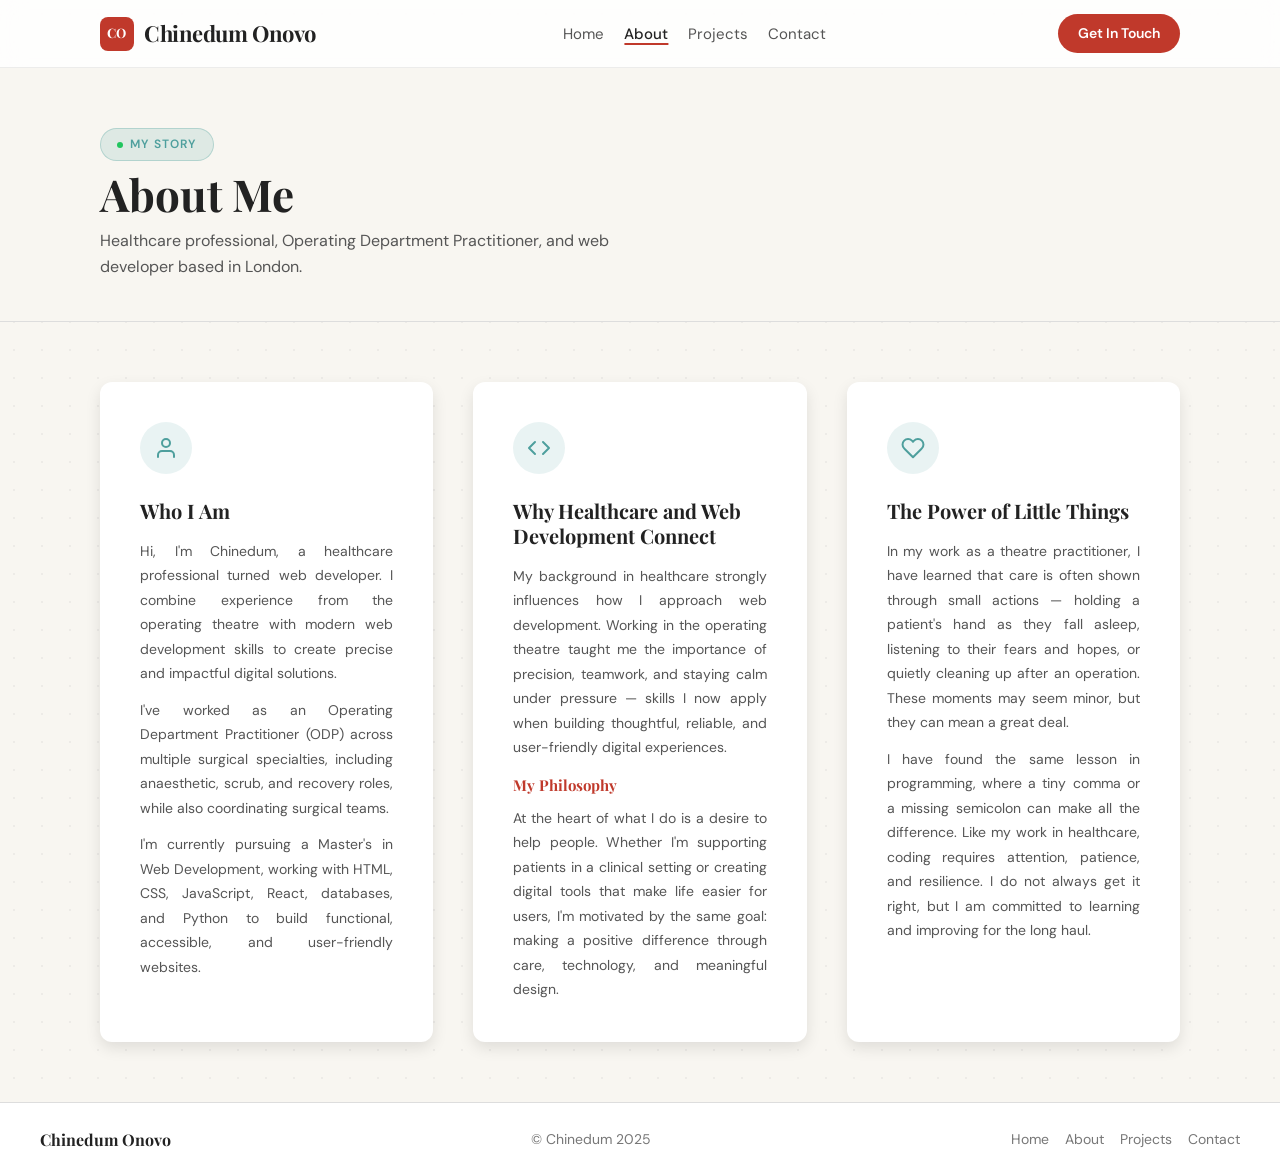
==== about.html @ c70c6a09 "Rebuild portfolio — updated layout, skills tags, medical decorations, photo fix, university name cor" ====
<!DOCTYPE html>
<html lang="en-GB">
<head>
  <meta charset="UTF-8">
  <meta name="viewport" content="width=device-width, initial-scale=1.0">
  <link rel="preconnect" href="https://fonts.googleapis.com">
  <link rel="preconnect" href="https://fonts.gstatic.com" crossorigin>
  <link rel="stylesheet" href="https://fonts.googleapis.com/css2?family=Playfair+Display:wght@400;600;700&family=DM+Sans:ital,opsz,wght@0,9..40,400;0,9..40,500;0,9..40,700;1,9..40,400&display=swap">
  <title>About Chinedum Onovo | ODP &amp; Web Developer, London</title>
  <meta name="description" content="About Chinedum Onovo — an Operating Department Practitioner turned web developer, combining surgical-theatre precision with modern web development skills.">
  <meta name="robots" content="index, follow">
  <meta name="author" content="Chinedum Onovo">
  <link rel="canonical" href="https://yoursite.com/about.html">
  <meta property="og:type" content="website">
  <meta property="og:url" content="https://yoursite.com/about.html">
  <meta property="og:site_name" content="Chinedum Onovo">
  <meta property="og:locale" content="en_GB">
  <meta property="og:title" content="About Chinedum Onovo | ODP & Web Developer, London">
  <meta property="og:description" content="About Chinedum Onovo — an Operating Department Practitioner turned web developer, combining surgical-theatre precision with modern web development skills.">
  <meta property="og:image" content="https://yoursite.com/og-image.jpg">
  <meta name="twitter:card" content="summary_large_image">
  <meta name="twitter:title" content="About Chinedum Onovo | ODP & Web Developer, London">
  <meta name="twitter:description" content="About Chinedum Onovo — an Operating Department Practitioner turned web developer, combining surgical-theatre precision with modern web development skills.">
  <link rel="stylesheet" href="style.css">
</head>
<body>

<header>
  <div class="navbar">
    <div class="nav-brand">
      <div class="logo-badge" aria-hidden="true">CO</div>
      <span class="brand">Chinedum Onovo</span>
    </div>
    <nav class="nav-links" aria-label="Main navigation">
      <a href="index.html">Home</a>
      <a href="about.html" class="active">About</a>
      <a href="projects.html">Projects</a>
      <a href="contacts.html">Contact</a>
    </nav>
    <a href="contacts.html" class="nav-cta-btn">Get In Touch</a>
  </div>
</header>

<main>

  <!-- ─── PAGE HEADER ──────────────────────────────────────────── -->
  <section class="inner-page-header">
    <div class="inner-page-header-inner">
      <span class="hero-eyebrow">My Story</span>
      <h1 class="page-title">About Me</h1>
      <p class="page-subtitle">Healthcare professional, Operating Department Practitioner, and web developer based in London.</p>
    </div>
  </section>

  <!-- ─── CARDS ────────────────────────────────────────────────── -->
  <section class="about-section" aria-label="About sections">
    <div class="about-cards-grid">

      <!-- Card 1: Who I Am -->
      <div class="about-card">
        <div class="home-card-icon" aria-hidden="true">
          <svg width="24" height="24" viewBox="0 0 24 24" fill="none" stroke="currentColor" stroke-width="2" stroke-linecap="round" stroke-linejoin="round">
            <path d="M20 21v-2a4 4 0 0 0-4-4H8a4 4 0 0 0-4 4v2"/>
            <circle cx="12" cy="7" r="4"/>
          </svg>
        </div>
        <h2 class="about-card-heading">Who I Am</h2>
        <div class="about-card-body">
          <p>Hi, I'm Chinedum, a healthcare professional turned web developer. I combine experience from the operating theatre with modern web development skills to create precise and impactful digital solutions.</p>
          <p>I've worked as an Operating Department Practitioner (ODP) across multiple surgical specialties, including anaesthetic, scrub, and recovery roles, while also coordinating surgical teams.</p>
          <p>I'm currently pursuing a Master's in Web Development, working with HTML, CSS, JavaScript, React, databases, and Python to build functional, accessible, and user-friendly websites.</p>
        </div>
      </div>

      <!-- Card 2: Healthcare & Web Dev -->
      <div class="about-card">
        <div class="home-card-icon" aria-hidden="true">
          <svg width="24" height="24" viewBox="0 0 24 24" fill="none" stroke="currentColor" stroke-width="2" stroke-linecap="round" stroke-linejoin="round">
            <polyline points="16 18 22 12 16 6"/>
            <polyline points="8 6 2 12 8 18"/>
          </svg>
        </div>
        <h2 class="about-card-heading">Why Healthcare and Web Development Connect</h2>
        <div class="about-card-body">
          <p>My background in healthcare strongly influences how I approach web development. Working in the operating theatre taught me the importance of precision, teamwork, and staying calm under pressure — skills I now apply when building thoughtful, reliable, and user-friendly digital experiences.</p>
          <h3>My Philosophy</h3>
          <p>At the heart of what I do is a desire to help people. Whether I'm supporting patients in a clinical setting or creating digital tools that make life easier for users, I'm motivated by the same goal: making a positive difference through care, technology, and meaningful design.</p>
        </div>
      </div>

      <!-- Card 3: Power of Little Things -->
      <div class="about-card">
        <div class="home-card-icon" aria-hidden="true">
          <svg width="24" height="24" viewBox="0 0 24 24" fill="none" stroke="currentColor" stroke-width="2" stroke-linecap="round" stroke-linejoin="round">
            <path d="M20.84 4.61a5.5 5.5 0 0 0-7.78 0L12 5.67l-1.06-1.06a5.5 5.5 0 0 0-7.78 7.78l1.06 1.06L12 21.23l7.78-7.78 1.06-1.06a5.5 5.5 0 0 0 0-7.78z"/>
          </svg>
        </div>
        <h2 class="about-card-heading">The Power of Little Things</h2>
        <div class="about-card-body">
          <p>In my work as a theatre practitioner, I have learned that care is often shown through small actions — holding a patient's hand as they fall asleep, listening to their fears and hopes, or quietly cleaning up after an operation. These moments may seem minor, but they can mean a great deal.</p>
          <p>I have found the same lesson in programming, where a tiny comma or a missing semicolon can make all the difference. Like my work in healthcare, coding requires attention, patience, and resilience. I do not always get it right, but I am committed to learning and improving for the long haul.</p>
        </div>
      </div>

    </div>
  </section>

</main>

<footer>
  <span class="footer-brand">Chinedum Onovo</span>
  <span class="footer-copy">© Chinedum 2025</span>
  <nav class="footer-nav" aria-label="Footer navigation">
    <a href="index.html">Home</a>
    <a href="about.html">About</a>
    <a href="projects.html">Projects</a>
    <a href="contacts.html">Contact</a>
  </nav>
</footer>

</body>
</html>
---- style.css ----
/* ============================================================
   GOOGLE FONTS — loaded via <link> tags in HTML, not @import,
   so the browser can fetch fonts in parallel with this stylesheet
   ============================================================ */

/* ============================================================
   CUSTOM PROPERTIES
   ============================================================ */
:root {
    /* Colours */
    --color-coral:      #c0392b;
    --color-teal:       #4E9F9D;
    --color-teal-dark:  #1a4a47;
    --color-navy:       #1a1a2e;
    --color-gold:       #E9C46A;
    --color-bg:         #f8f6f1;
    --color-surface:  #ffffff;
    --color-text:     #222222;
    --color-text-sub: #555555;
    --color-muted:    #777777;
    --color-border:   #dddddd;

    /* Typography */
    --font-heading: 'Playfair Display', Georgia, serif;
    --font-body:    'DM Sans', Arial, sans-serif;

    /* Spacing scale */
    --space-xs:  8px;
    --space-sm:  16px;
    --space-md:  24px;
    --space-lg:  40px;
    --space-xl:  60px;
    --space-2xl: 120px;

    /* Border radius */
    --radius-sm:     8px;
    --radius-md:     12px;
    --radius-pill:   50px;
    --radius-circle: 50%;

    /* Shadows */
    --shadow-card:  0 6px 15px rgba(0, 0, 0, 0.10);
    --shadow-hover: 0 10px 25px rgba(0, 0, 0, 0.15);

    /* Header */
    --header-height: 68px;
}

/* ============================================================
   ANIMATION
   ============================================================ */
@keyframes fadeUp {
    from {
        opacity: 0;
        transform: translateY(28px);
    }
    to {
        opacity: 1;
        transform: translateY(0);
    }
}

@keyframes pulse {
    0%, 100% { opacity: 1; }
    50%       { opacity: 0.35; }
}

/* ============================================================
   RESET & BASE
   ============================================================ */
* {
    margin: 0;
    padding: 0;
    box-sizing: border-box;
}

html {
    overflow-x: hidden;
}

img {
    max-width: 100%;
    height: auto;
}

body {
    font-family: var(--font-body);
    background-color: var(--color-bg);
    background-image: radial-gradient(circle, rgba(0, 0, 0, 0.045) 1px, transparent 1px);
    background-size: 28px 28px;
    color: var(--color-text);
    min-height: 100vh;
    display: flex;
    flex-direction: column;
    line-height: 1.6;
}

h1, h2, h3, h4, h5, h6 {
    font-family: var(--font-heading);
    line-height: 1.2;
}

/* ============================================================
   STICKY HEADER / NAV
   ============================================================ */
header {
    position: sticky;
    top: 0;
    z-index: 100;
    height: var(--header-height);
    background: rgba(255, 255, 255, 0.82);
    backdrop-filter: blur(12px);
    -webkit-backdrop-filter: blur(12px);
    border-bottom: 1px solid rgba(221, 221, 221, 0.55);
    padding: 0 var(--space-lg);
}

.navbar {
    max-width: 1200px;
    margin: 0 auto;
    padding: 0 var(--space-xl);
    height: 100%;
    display: flex;
    justify-content: space-between;
    align-items: center;
}

.brand {
    font-family: var(--font-heading);
    font-size: 22px;
    font-weight: 700;
    letter-spacing: -0.02em;
    color: var(--color-text);
    text-decoration: none;
}

.nav-links a {
    margin-left: var(--space-sm);
    text-decoration: none;
    color: var(--color-text-sub);
    font-size: 15px;
    transition: color 0.2s ease;
}

.nav-links a:hover {
    color: var(--color-coral);
}

.nav-links a.active {
    color: var(--color-text);
    font-weight: 500;
    text-decoration: underline;
    text-decoration-color: var(--color-coral);
    text-underline-offset: 4px;
    text-decoration-thickness: 2px;
}

/* ============================================================
   GLOBAL LAYOUT
   ============================================================ */
.page-content {
    padding: var(--space-xl);
    max-width: 1400px;
    margin: 0 auto;
    flex: 1;
    width: 100%;
}

/* ============================================================
   HOME PAGE — HERO
   ============================================================ */
.hero {
    background: #f8f6f1;
    padding: var(--space-xl) 0;
}

.hero-inner {
    max-width: 1200px;
    margin: 0 auto;
    padding: 0 var(--space-xl);
    display: grid;
    grid-template-columns: 1fr 500px;
    align-items: center;
    gap: var(--space-xl);
}

/* LEFT: TEXT COLUMN */
.hero-text {
    display: flex;
    flex-direction: column;
    gap: var(--space-sm);
    justify-content: center;
    animation: fadeUp 0.65s ease both;
}

.hero-text::after {
    display: none;
}

.hero-eyebrow {
    display: inline-flex;
    align-items: center;
    align-self: flex-start;
    gap: 7px;
    font-size: 12px;
    font-weight: 600;
    letter-spacing: 0.1em;
    text-transform: uppercase;
    color: var(--color-teal);
    background: rgba(78, 159, 157, 0.15);
    border: 1px solid rgba(78, 159, 157, 0.3);
    padding: 6px 16px;
    border-radius: var(--radius-pill);
}

.hero-eyebrow::before {
    content: '';
    width: 6px;
    height: 6px;
    background: #22c55e;
    border-radius: var(--radius-circle);
    flex-shrink: 0;
    animation: pulse 2s ease-in-out infinite;
}

.hero-name {
    font-size: clamp(32px, calc(4vw + 1rem), 56px);
    line-height: 1.05;
    color: var(--color-text);
}

.hero-name-accent {
    font-style: italic;
    color: var(--color-coral);
}

.hero-subtitle {
    font-family: var(--font-body);
    font-size: 18px;
    font-weight: 500;
    color: var(--color-teal-dark);
}

.hero-bio {
    font-size: 16px;
    line-height: 1.75;
    color: var(--color-text-sub);
    max-width: 500px;
}

.hero-cta {
    display: flex;
    gap: var(--space-sm);
    flex-wrap: wrap;
}

.btn {
    display: inline-flex;
    align-items: center;
    gap: 8px;
    padding: 14px 32px;
    border-radius: var(--radius-pill);
    font-family: var(--font-body);
    font-size: 15px;
    font-weight: 700;
    text-decoration: none;
    transition: opacity 0.2s ease, transform 0.2s ease;
}

.btn:hover {
    opacity: 0.88;
    transform: translateY(-2px);
}

.btn-primary {
    background: var(--color-coral);
    color: var(--color-surface);
}

.btn-outline {
    background: transparent;
    color: var(--color-text);
    border: 2px solid var(--color-border);
}

.btn-outline:hover {
    background: var(--color-text);
    color: var(--color-surface);
    border-color: var(--color-text);
    opacity: 1;
}

.btn-secondary {
    background: transparent;
    color: var(--color-text);
    border: 2px solid var(--color-border);
}

.btn-secondary:hover {
    background: var(--color-text);
    color: var(--color-surface);
    border-color: var(--color-text);
    opacity: 1;
}

.hero-tags {
    display: flex;
    flex-wrap: wrap;
    gap: var(--space-xs);
}

.tag {
    font-size: 13px;
    font-weight: 500;
    padding: 6px 14px;
    border-radius: var(--radius-pill);
    background: var(--color-surface);
    color: var(--color-text-sub);
    border: 1px solid var(--color-border);
}

/* RIGHT: PHOTO COLUMN — full bleed, flush top/bottom/right */
.hero-photo {
    position: relative;
    overflow: hidden;
}

.hero-photo-frame {
    position: absolute;
    inset: 0;
}

.hero-photo-frame::before {
    display: none;
}

.hero-photo-frame img {
    width: 100%;
    height: 100%;
    object-fit: cover;
    object-position: top center;
    display: block;
}

/* ============================================================
   ABOUT PAGE — CARDS
   ============================================================ */
.about-cards {
    display: flex;
    justify-content: space-between;
    gap: var(--space-lg);
}

.about-cards .card {
    flex: 1;
    background-color: var(--color-surface);
    padding: var(--space-lg);
    border-radius: var(--radius-md);
    box-shadow: var(--shadow-card);
}

.about-cards h2 {
    margin-bottom: var(--space-sm);
    color: var(--color-coral);
}

.about-cards p {
    line-height: 1.6;
    text-align: justify;
    text-justify: inter-word;
    hyphens: auto;
}

/* ============================================================
   PROJECTS PAGE
   ============================================================ */
.projects-grid {
    display: flex;
    flex-direction: column;
    gap: var(--space-xl);
}

.projects-header {
    margin-bottom: var(--space-xs);
}

.projects-header h1 {
    font-size: clamp(26px, calc(3.5vw + 0.875rem), 42px);
    color: var(--color-text);
    margin-bottom: var(--space-xs);
}

.projects-header p {
    font-size: 16px;
    color: var(--color-text-sub);
}

/* STATUS BADGES */
.badge {
    display: inline-block;
    font-size: 11px;
    font-weight: 700;
    letter-spacing: 0.08em;
    text-transform: uppercase;
    padding: 4px 12px;
    border-radius: var(--radius-pill);
}

.badge-live {
    background: rgba(78, 159, 157, 0.15);
    color: var(--color-teal);
}

.badge-progress {
    background: rgba(233, 196, 106, 0.35);
    color: #7a5c00;
}

.badge-lab {
    background: rgba(231, 111, 81, 0.12);
    color: var(--color-coral);
}

/* FEATURED CARD — full width, two columns */
.card-featured {
    background: var(--color-surface);
    border-radius: var(--radius-md);
    box-shadow: var(--shadow-card);
    display: grid;
    grid-template-columns: 1fr 1fr;
    gap: var(--space-xl);
    padding: var(--space-lg);
    transition: transform 0.25s ease, box-shadow 0.25s ease;
}

.card-featured:hover {
    transform: translateY(-4px);
    box-shadow: var(--shadow-hover);
}

.card-featured-left {
    display: flex;
    flex-direction: column;
    gap: var(--space-sm);
}

.card-featured-right {
    display: flex;
    flex-direction: column;
    gap: var(--space-md);
    padding-left: var(--space-lg);
    border-left: 1px solid var(--color-border);
}

.card-featured h2 {
    font-size: 28px;
    color: var(--color-text);
}

.card-featured p {
    font-size: 15px;
    line-height: 1.75;
    color: var(--color-text-sub);
}

/* STANDARD CARDS — three-up grid */
.standard-cards {
    display: grid;
    grid-template-columns: repeat(3, 1fr);
    gap: var(--space-lg);
}

.card-standard {
    background: var(--color-surface);
    border-radius: var(--radius-md);
    box-shadow: var(--shadow-card);
    padding: var(--space-lg);
    display: flex;
    flex-direction: column;
    gap: var(--space-sm);
    transition: transform 0.25s ease, box-shadow 0.25s ease;
}

.card-standard:hover {
    transform: translateY(-4px);
    box-shadow: var(--shadow-hover);
}

.card-standard h3 {
    font-size: 20px;
    color: var(--color-text);
    margin-top: var(--space-xs);
}

.card-standard p {
    font-size: 14px;
    line-height: 1.65;
    color: var(--color-text-sub);
}

/* TECH STACK ROW */
.tech-stack {
    display: flex;
    flex-wrap: wrap;
    gap: var(--space-xs);
}

/* CARD SECTION: small label + bullet list */
.card-section {
    display: flex;
    flex-direction: column;
    gap: 6px;
}

.card-section h4 {
    font-family: var(--font-body);
    font-size: 11px;
    font-weight: 700;
    letter-spacing: 0.08em;
    text-transform: uppercase;
    color: var(--color-text-sub);
}

.card-list {
    list-style: none;
    margin: 0;
    padding: 0;
    display: flex;
    flex-direction: column;
    gap: 6px;
}

.card-list li {
    position: relative;
    padding-left: var(--space-md);
    font-size: 14px;
    line-height: 1.55;
    color: var(--color-text-sub);
}

.card-list li::before {
    content: '→';
    position: absolute;
    left: 0;
    color: var(--color-coral);
    font-size: 13px;
    line-height: 1.55;
}

/* LIVE LINK BUTTON */
.link-btn {
    display: inline-flex;
    align-items: center;
    gap: 6px;
    padding: 10px 22px;
    border-radius: var(--radius-pill);
    background: var(--color-coral);
    color: var(--color-surface);
    font-family: var(--font-body);
    font-size: 14px;
    font-weight: 700;
    text-decoration: none;
    align-self: flex-start;
    margin-top: auto;
    transition: opacity 0.2s ease, transform 0.2s ease;
}

.link-btn::after {
    content: '↗';
    font-size: 13px;
}

.link-btn:hover {
    opacity: 0.88;
    transform: translateY(-2px);
}

/* ============================================================
   CONTACT PAGE — LAYOUT
   ============================================================ */
.contact-layout {
    display: grid;
    grid-template-columns: 1fr 1.3fr;
    gap: var(--space-xl);
    align-items: start;
}

/* LEFT COLUMN: info */
.contact-info {
    display: flex;
    flex-direction: column;
    gap: var(--space-lg);
}

.contact-info h1 {
    font-size: clamp(24px, calc(3vw + 0.75rem), 38px);
    line-height: 1.15;
    color: var(--color-text);
}

.contact-intro {
    font-size: 15px;
    line-height: 1.75;
    color: var(--color-text-sub);
}

.contact-items {
    display: flex;
    flex-direction: column;
    gap: var(--space-md);
}

.contact-item {
    display: flex;
    align-items: flex-start;
    gap: var(--space-sm);
}

.contact-icon {
    display: flex;
    align-items: center;
    justify-content: center;
    width: 44px;
    height: 44px;
    min-width: 44px;
    border-radius: var(--radius-md);
    background: rgba(78, 159, 157, 0.12);
    color: var(--color-teal);
}

.contact-label {
    font-family: var(--font-body);
    font-size: 11px;
    font-weight: 700;
    letter-spacing: 0.08em;
    text-transform: uppercase;
    color: var(--color-text-sub);
    margin-bottom: 3px;
}

.contact-value {
    font-size: 14px;
    line-height: 1.5;
    color: var(--color-text);
}

/* RIGHT COLUMN: form card */
.contact-form-card {
    background: var(--color-surface);
    border-radius: var(--radius-md);
    box-shadow: var(--shadow-card);
    padding: var(--space-lg);
}

.contact-form-card h2 {
    font-size: 24px;
    color: var(--color-text);
    margin-bottom: var(--space-md);
}

/* FORM BASE */
form {
    display: flex;
    flex-direction: column;
    gap: var(--space-sm);
}

.form-row {
    display: grid;
    grid-template-columns: 1fr 1fr;
    gap: var(--space-sm);
}

.form-group {
    display: flex;
    flex-direction: column;
    gap: 5px;
}

.form-group label {
    font-size: 13px;
    font-weight: 600;
    color: var(--color-text);
}

form input,
form textarea {
    padding: 10px 12px;
    border: 1px solid var(--color-border);
    border-radius: var(--radius-sm);
    font-family: var(--font-body);
    font-size: 14px;
    background: var(--color-bg);
    transition: border-color 0.2s ease, box-shadow 0.2s ease;
}

form textarea {
    resize: vertical;
    min-height: 120px;
}

form input:focus,
form textarea:focus {
    outline: none;
    border-color: var(--color-teal);
    background: var(--color-surface);
    box-shadow: 0 0 0 3px rgba(78, 159, 157, 0.15);
}

form button {
    width: 100%;
    margin-top: var(--space-xs);
    padding: 14px;
    border: none;
    border-radius: var(--radius-pill);
    background-color: var(--color-teal);
    color: var(--color-surface);
    font-family: var(--font-body);
    font-size: 15px;
    font-weight: 700;
    cursor: pointer;
    transition: opacity 0.2s ease, transform 0.2s ease;
}

form button:hover {
    opacity: 0.88;
    transform: translateY(-1px);
}

/* ============================================================
   SHARED CARD STYLES
   ============================================================ */
.card {
    transition: transform 0.25s ease, box-shadow 0.25s ease;
}

.card:hover {
    transform: translateY(-4px);
    box-shadow: var(--shadow-hover);
}

.card p {
    text-align: justify;
    line-height: 1.6;
    text-justify: inter-word;
    hyphens: auto;
}

.card h3 {
    margin-top: var(--space-sm);
    margin-bottom: var(--space-xs);
    color: var(--color-coral);
}

/* ============================================================
   BOTTOM CIRCLE BUTTONS — hidden, replaced by site footer
   ============================================================ */
.buttons-bottom {
    display: none;
}

/* ============================================================
   SITE FOOTER
   ============================================================ */
footer {
    display: flex;
    justify-content: space-between;
    align-items: center;
    padding: var(--space-md) var(--space-lg);
    background: var(--color-surface);
    border-top: 1px solid var(--color-border);
    font-size: 14px;
    color: var(--color-muted);
    margin-top: auto;
}

.footer-brand {
    font-family: var(--font-heading);
    font-size: 16px;
    font-weight: 700;
    color: var(--color-text);
}

.footer-copy {
    font-size: 14px;
    color: var(--color-muted);
}

.footer-nav {
    display: flex;
    gap: var(--space-sm);
}

.footer-nav a {
    text-decoration: none;
    color: var(--color-muted);
    font-size: 14px;
    transition: color 0.2s ease;
}

.footer-nav a:hover {
    color: var(--color-coral);
}

/* ============================================================
   NAV BRAND + LOGO BADGE
   ============================================================ */
.nav-brand {
    display: flex;
    align-items: center;
    gap: 10px;
}

.logo-badge {
    width: 34px;
    height: 34px;
    background: var(--color-coral);
    color: #ffffff;
    display: flex;
    align-items: center;
    justify-content: center;
    font-family: var(--font-heading);
    font-size: 13px;
    font-weight: 700;
    letter-spacing: 0.04em;
    border-radius: var(--radius-sm);
    flex-shrink: 0;
}

.nav-cta-btn {
    display: inline-block;
    padding: 8px 20px;
    background: var(--color-coral);
    color: #ffffff;
    border-radius: var(--radius-pill);
    font-family: var(--font-body);
    font-size: 14px;
    font-weight: 600;
    text-decoration: none;
    white-space: nowrap;
    transition: opacity 0.2s ease, transform 0.2s ease;
}

.nav-cta-btn:hover {
    opacity: 0.88;
    transform: translateY(-1px);
}

/* ============================================================
   HOME PAGE — MAIN WRAPPER
   ============================================================ */
main {
    display: flex;
    flex-direction: column;
    flex: 1;
}

/* ============================================================
   HOME PAGE — PHOTO COLUMN & BLOB
   ============================================================ */
/* RIGHT: photo column — positions the card and decorations */
.hero-photo-col {
    position: relative;
    display: flex;
    align-items: center;
    justify-content: center;
}

/* The circular photo card — teal sits at z-index 1, photo renders on top with no blend mode */
.photo-card {
    width: 500px;
    height: 500px;
    border-radius: 50%;
    background: var(--color-teal);
    overflow: hidden;
    flex-shrink: 0;
    position: relative;
    z-index: 1;
}

.hero-photo-img {
    width: 100%;
    height: 100%;
    object-fit: contain;
    object-position: top center;
    display: block;
}

/* ============================================================
   HOME PAGE — INFO CARD
   ============================================================ */
.info-card {
    position: absolute;
    bottom: -10px;
    right: -20px;
    z-index: 5;
    width: 272px;
    background: var(--color-navy);
    color: #ffffff;
    border-radius: var(--radius-md);
    padding: var(--space-sm) var(--space-md);
    display: flex;
    flex-direction: column;
    gap: 10px;
    box-shadow: 0 8px 28px rgba(0, 0, 0, 0.28);
}

.info-row {
    display: flex;
    align-items: flex-start;
    gap: 10px;
    font-size: 12px;
    line-height: 1.5;
    color: rgba(255, 255, 255, 0.85);
}

.info-icon {
    color: var(--color-teal);
    flex-shrink: 0;
    margin-top: 1px;
}

/* ============================================================
   HOME PAGE — DECORATIVE ELEMENTS
   ============================================================ */
.deco {
    position: absolute;
    z-index: 1;
    pointer-events: none;
}

/* Dot grid — dark teal on cream (positioned in hero-photo-col) */
.deco-dots {
    position: absolute;
    width: 120px;
    height: 100px;
    background-image: radial-gradient(circle, rgba(26, 74, 71, 0.2) 1.5px, transparent 1.5px);
    background-size: 14px 14px;
    z-index: 2;
    pointer-events: none;
}

.deco-dots-tr {
    top: 0;
    right: 0;
}

/* Code tag — dark teal, to the right of the card */
.deco-code-tag {
    position: absolute;
    top: 40%;
    right: -10px;
    font-family: 'Courier New', monospace;
    font-size: 20px;
    font-weight: 700;
    color: rgba(26, 74, 71, 0.3);
    z-index: 2;
    pointer-events: none;
    letter-spacing: 3px;
}

/* Caduceus badge — bottom-left of the card */
.deco-caduceus {
    position: absolute;
    left: 10px;
    bottom: 80px;
    z-index: 2;
    pointer-events: none;
}

/* Stethoscope badge — upper-left of the card */
.deco-stethoscope {
    position: absolute;
    left: 10px;
    top: 25px;
    z-index: 2;
    pointer-events: none;
}

.deco-medical {
    display: none;
}

/* ============================================================
   HOME PAGE — BOTTOM SECTION
   ============================================================ */
.home-bottom {
    background: var(--color-surface);
    display: grid;
    grid-template-columns: repeat(3, 1fr);
    gap: var(--space-md);
    padding: var(--space-md) var(--space-xl);
    border-top: 1px solid var(--color-border);
}

.home-card {
    display: flex;
    flex-direction: column;
    gap: var(--space-sm);
}

.home-card-icon {
    width: 52px;
    height: 52px;
    border-radius: var(--radius-circle);
    background: rgba(78, 159, 157, 0.12);
    color: var(--color-teal);
    display: flex;
    align-items: center;
    justify-content: center;
    flex-shrink: 0;
    margin-bottom: var(--space-xs);
}

.home-card h3 {
    font-size: 20px;
    color: var(--color-text);
    margin: 0;
}

.home-card > p {
    font-size: 14px;
    line-height: 1.65;
    color: var(--color-text-sub);
    flex: 1;
}

.home-card-link {
    display: inline-block;
    color: var(--color-coral);
    text-decoration: none;
    font-weight: 600;
    font-size: 14px;
    transition: opacity 0.2s;
    align-self: flex-start;
}

.home-card-link:hover {
    opacity: 0.75;
    text-decoration: underline;
}

.home-card-header {
    display: flex;
    justify-content: space-between;
    align-items: center;
}

.home-card-header a {
    font-size: 12px;
    color: var(--color-coral);
    text-decoration: none;
    font-weight: 600;
    transition: opacity 0.2s;
}

.home-card-header a:hover { opacity: 0.75; }


/* ============================================================
   MINI PROJECT CARDS
   ============================================================ */
.project-cards-mini {
    display: flex;
    flex-direction: column;
    gap: var(--space-sm);
    margin-top: var(--space-xs);
}

.project-card-mini {
    border: 1px solid var(--color-border);
    border-radius: var(--radius-sm);
    overflow: hidden;
    transition: box-shadow 0.2s ease;
}

.project-card-mini:hover {
    box-shadow: var(--shadow-card);
}

.project-card-mini-color {
    height: 52px;
    background-size: cover;
    background-position: center;
    position: relative;
    overflow: hidden;
}

.project-card-mini-body {
    padding: 10px 12px;
}

.project-card-mini-name {
    font-family: var(--font-heading);
    font-size: 14px;
    font-weight: 600;
    color: var(--color-text);
    margin: 0 0 3px;
}

.project-card-mini-desc {
    font-size: 12px;
    color: var(--color-text-sub);
    line-height: 1.5;
    margin: 0 0 8px;
}

.project-card-mini-tags {
    display: flex;
    gap: 4px;
    flex-wrap: wrap;
}

.project-card-mini-tags .tag {
    font-size: 11px;
    padding: 2px 8px;
}

/* ============================================================
   ACCESSIBILITY — FOCUS RING
   ============================================================ */
a:focus,
button:focus {
    outline: 3px solid var(--color-teal);
    outline-offset: 3px;
}

/* ============================================================
   RESPONSIVE
   ============================================================ */

/* ── 768px: collapse all multi-column grids ─────────────────── */
@media (max-width: 768px) {
    .hero-inner {
        grid-template-columns: 1fr;
        padding: 0 var(--space-md);
        gap: var(--space-lg);
    }

    .hero-photo-col {
        order: -1;
    }

    .photo-card {
        width: 280px;
        height: 280px;
    }

    .info-card {
        width: min(240px, 85vw);
        bottom: -10px;
        right: -10px;
    }

    .hero-text {
        padding: 0 0 var(--space-lg);
    }

    .home-bottom {
        grid-template-columns: 1fr;
        padding: var(--space-lg) var(--space-md);
    }


    .about-cards {
        flex-direction: column;
        align-items: stretch;
    }

    .contact-layout {
        grid-template-columns: 1fr;
    }

    .card-featured {
        grid-template-columns: 1fr;
    }

    .card-featured-right {
        border-left: none;
        border-top: 1px solid var(--color-border);
        padding-left: 0;
        padding-top: var(--space-md);
    }

    .standard-cards {
        grid-template-columns: 1fr 1fr;
    }

    footer {
        flex-direction: column;
        gap: var(--space-sm);
        text-align: center;
        padding: var(--space-md);
    }

    .footer-nav {
        justify-content: center;
        flex-wrap: wrap;
    }
}

/* ── 600px: nav wraps, small-screen polish ──────────────────── */
@media (max-width: 600px) {
    .nav-cta-btn {
        display: none;
    }

    header {
        height: auto;
        padding: var(--space-sm);
    }

    .navbar {
        flex-direction: column;
        align-items: flex-start;
        gap: var(--space-xs);
        padding: var(--space-xs) 0;
    }

    .nav-links {
        display: flex;
        flex-wrap: wrap;
        gap: 4px var(--space-sm);
    }

    .nav-links a {
        margin-left: 0;
        font-size: 14px;
    }

    .page-content {
        padding: var(--space-md) var(--space-sm);
    }

    .hero-text {
        padding: var(--space-md) var(--space-sm);
    }

    .standard-cards {
        grid-template-columns: 1fr;
    }

    .form-row {
        grid-template-columns: 1fr;
    }

    .contact-form-card {
        padding: var(--space-md);
    }

    .card-featured,
    .card-standard {
        padding: var(--space-md);
    }
}

/* ============================================================
   INNER PAGE — SHARED HEADER BANNER
   ============================================================ */
.inner-page-header {
    background: var(--color-bg);
    border-bottom: 1px solid var(--color-border);
    padding: var(--space-xl) 0 var(--space-lg);
}

.inner-page-header-inner {
    max-width: 1200px;
    margin: 0 auto;
    padding: 0 var(--space-xl);
    display: flex;
    flex-direction: column;
    gap: var(--space-xs);
}

.page-title {
    font-family: var(--font-heading);
    font-size: clamp(28px, 4vw, 44px);
    color: var(--color-text);
    line-height: 1.15;
    margin: 0;
}

.page-subtitle {
    font-size: 16px;
    color: var(--color-text-sub);
    max-width: 580px;
    line-height: 1.65;
    margin: 0;
}

/* ============================================================
   ABOUT PAGE — CARDS GRID
   ============================================================ */
.about-section {
    max-width: 1200px;
    margin: 0 auto;
    padding: var(--space-xl);
}

.about-cards-grid {
    display: grid;
    grid-template-columns: repeat(3, 1fr);
    gap: var(--space-lg);
}

.about-card {
    background: var(--color-surface);
    border-radius: var(--radius-md);
    padding: var(--space-lg);
    box-shadow: var(--shadow-card);
    display: flex;
    flex-direction: column;
    gap: var(--space-sm);
    transition: transform 0.25s ease, box-shadow 0.25s ease;
}

.about-card:hover {
    transform: translateY(-4px);
    box-shadow: var(--shadow-hover);
}

.about-card-heading {
    font-family: var(--font-heading);
    font-size: 20px;
    color: var(--color-text);
    line-height: 1.25;
    margin: 0;
}

.about-card-body {
    display: flex;
    flex-direction: column;
    gap: 12px;
    flex: 1;
}

.about-card-body p {
    font-size: 14px;
    line-height: 1.75;
    color: var(--color-text-sub);
    margin: 0;
    text-align: justify;
    hyphens: auto;
}

.about-card-body h3 {
    font-family: var(--font-heading);
    font-size: 15px;
    color: var(--color-coral);
    margin: 4px 0 0;
}

/* ============================================================
   INNER PAGE — PROJECTS & CONTACT PAGE CONTENT WRAPPER
   ============================================================ */
.inner-page-content {
    max-width: 1200px;
    margin: 0 auto;
    padding: var(--space-xl);
    flex: 1;
    width: 100%;
}

/* Responsive: inner pages */
@media (max-width: 768px) {
    .about-cards-grid {
        grid-template-columns: 1fr;
    }

    .inner-page-header-inner {
        padding: 0 var(--space-md);
    }

    .about-section,
    .inner-page-content {
        padding: var(--space-lg) var(--space-md);
    }
}

/* Honour reduced-motion preference */
@media (prefers-reduced-motion: reduce) {
    .hero-text,
    .hero-photo {
        animation: none;
        opacity: 1;
    }

    .hero-eyebrow::before {
        animation: none;
    }
}
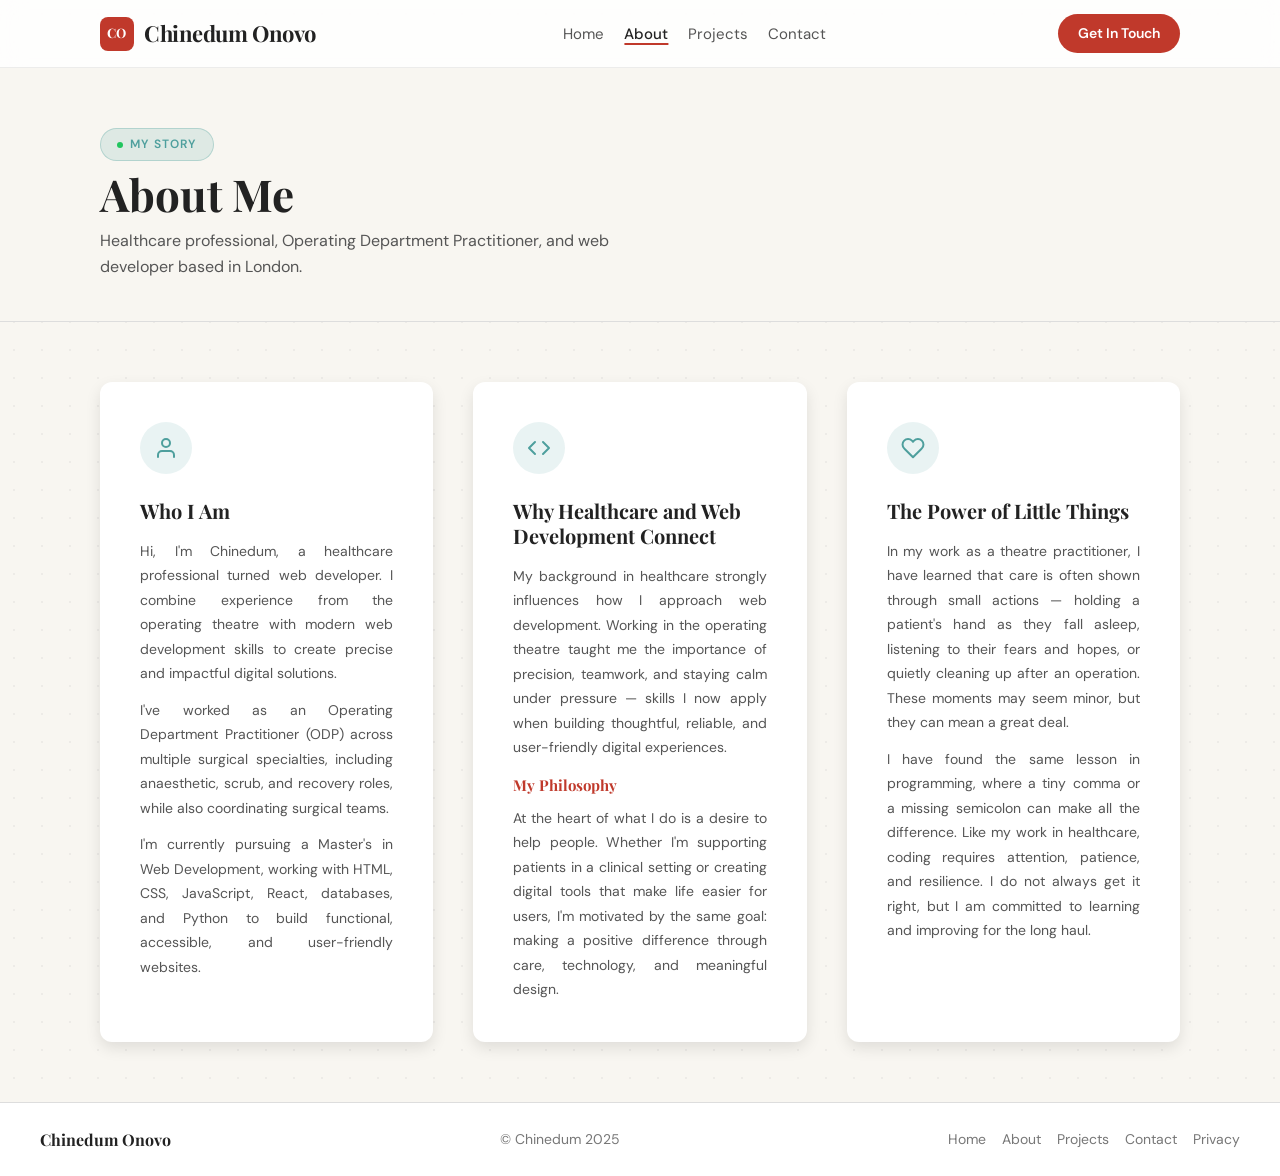
==== commit 2f79b8df: "Add privacy notice page with UK GDPR content and footer links" ====
--- a/about.html
+++ b/about.html
@@ -6,20 +6,20 @@
   <link rel="preconnect" href="https://fonts.googleapis.com">
   <link rel="preconnect" href="https://fonts.gstatic.com" crossorigin>
   <link rel="stylesheet" href="https://fonts.googleapis.com/css2?family=Playfair+Display:wght@400;600;700&family=DM+Sans:ital,opsz,wght@0,9..40,400;0,9..40,500;0,9..40,700;1,9..40,400&display=swap">
-  <title>About Chinedum Onovo | ODP &amp; Web Developer, London</title>
+  <title>About Chinedum Onovo | ODP &amp; Web Developer, Rugby</title>
   <meta name="description" content="About Chinedum Onovo — an Operating Department Practitioner turned web developer, combining surgical-theatre precision with modern web development skills.">
   <meta name="robots" content="index, follow">
   <meta name="author" content="Chinedum Onovo">
-  <link rel="canonical" href="https://yoursite.com/about.html">
+  <link rel="canonical" href="https://chinedum-onovo.co.uk/about.html">
   <meta property="og:type" content="website">
-  <meta property="og:url" content="https://yoursite.com/about.html">
+  <meta property="og:url" content="https://chinedum-onovo.co.uk/about.html">
   <meta property="og:site_name" content="Chinedum Onovo">
   <meta property="og:locale" content="en_GB">
-  <meta property="og:title" content="About Chinedum Onovo | ODP & Web Developer, London">
+  <meta property="og:title" content="About Chinedum Onovo | ODP & Web Developer, Rugby">
   <meta property="og:description" content="About Chinedum Onovo — an Operating Department Practitioner turned web developer, combining surgical-theatre precision with modern web development skills.">
-  <meta property="og:image" content="https://yoursite.com/og-image.jpg">
+  <meta property="og:image" content="https://chinedum-onovo.co.uk/og-image.jpg">
   <meta name="twitter:card" content="summary_large_image">
-  <meta name="twitter:title" content="About Chinedum Onovo | ODP & Web Developer, London">
+  <meta name="twitter:title" content="About Chinedum Onovo | ODP & Web Developer, Rugby">
   <meta name="twitter:description" content="About Chinedum Onovo — an Operating Department Practitioner turned web developer, combining surgical-theatre precision with modern web development skills.">
   <link rel="stylesheet" href="style.css">
 </head>
@@ -115,6 +115,7 @@
     <a href="about.html">About</a>
     <a href="projects.html">Projects</a>
     <a href="contacts.html">Contact</a>
+    <a href="privacy.html">Privacy</a>
   </nav>
 </footer>
 
--- a/style.css
+++ b/style.css
@@ -1377,6 +1377,44 @@
     }
 }
 
+/* ============================================================
+   PRIVACY PAGE
+   ============================================================ */
+.privacy-body {
+    max-width: 720px;
+    display: flex;
+    flex-direction: column;
+    gap: var(--space-lg);
+}
+
+.privacy-section h2 {
+    font-family: var(--font-heading);
+    font-size: 20px;
+    color: var(--color-text);
+    margin-bottom: var(--space-xs);
+}
+
+.privacy-section p,
+.privacy-section li {
+    font-size: 15px;
+    line-height: 1.75;
+    color: var(--color-text-sub);
+}
+
+.privacy-section ul {
+    padding-left: var(--space-md);
+    display: flex;
+    flex-direction: column;
+    gap: 6px;
+    margin: var(--space-xs) 0;
+}
+
+.privacy-section a {
+    color: var(--color-coral);
+    text-decoration: underline;
+    text-underline-offset: 3px;
+}
+
 /* Honour reduced-motion preference */
 @media (prefers-reduced-motion: reduce) {
     .hero-text,
